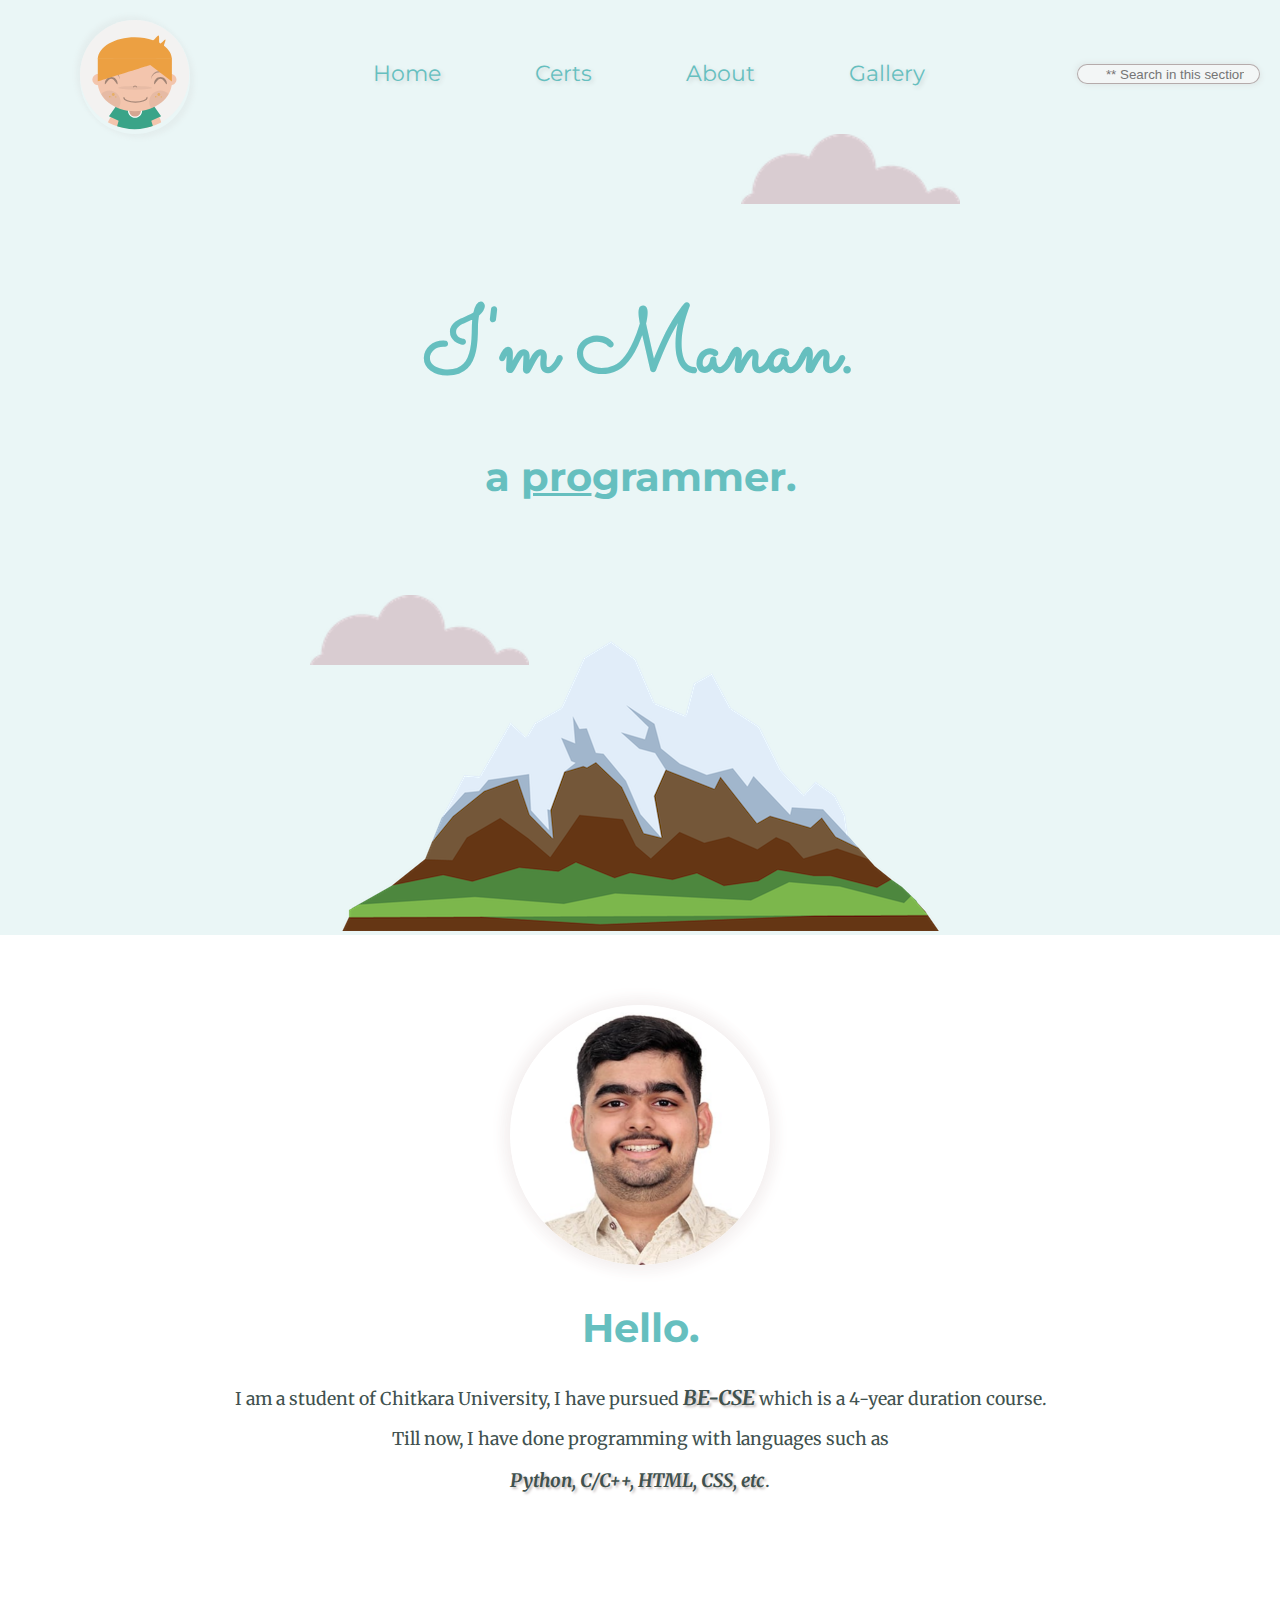
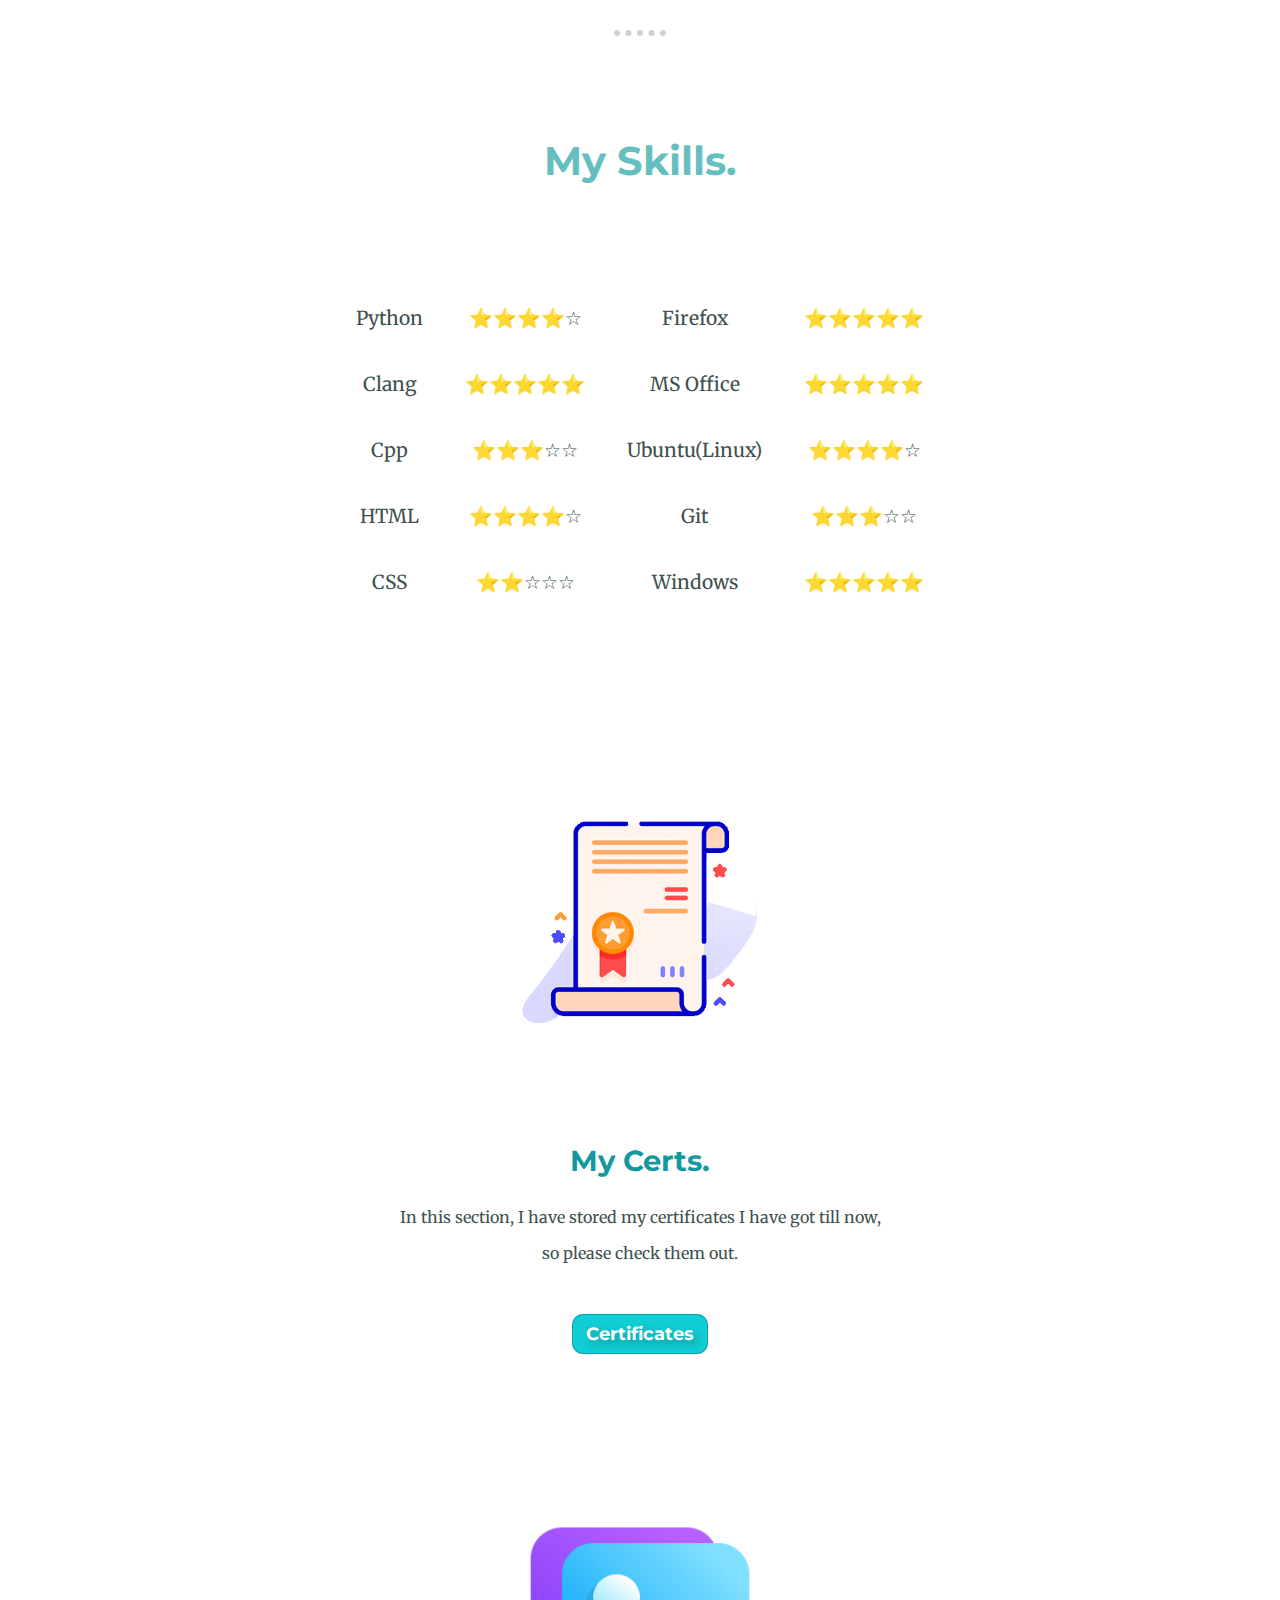
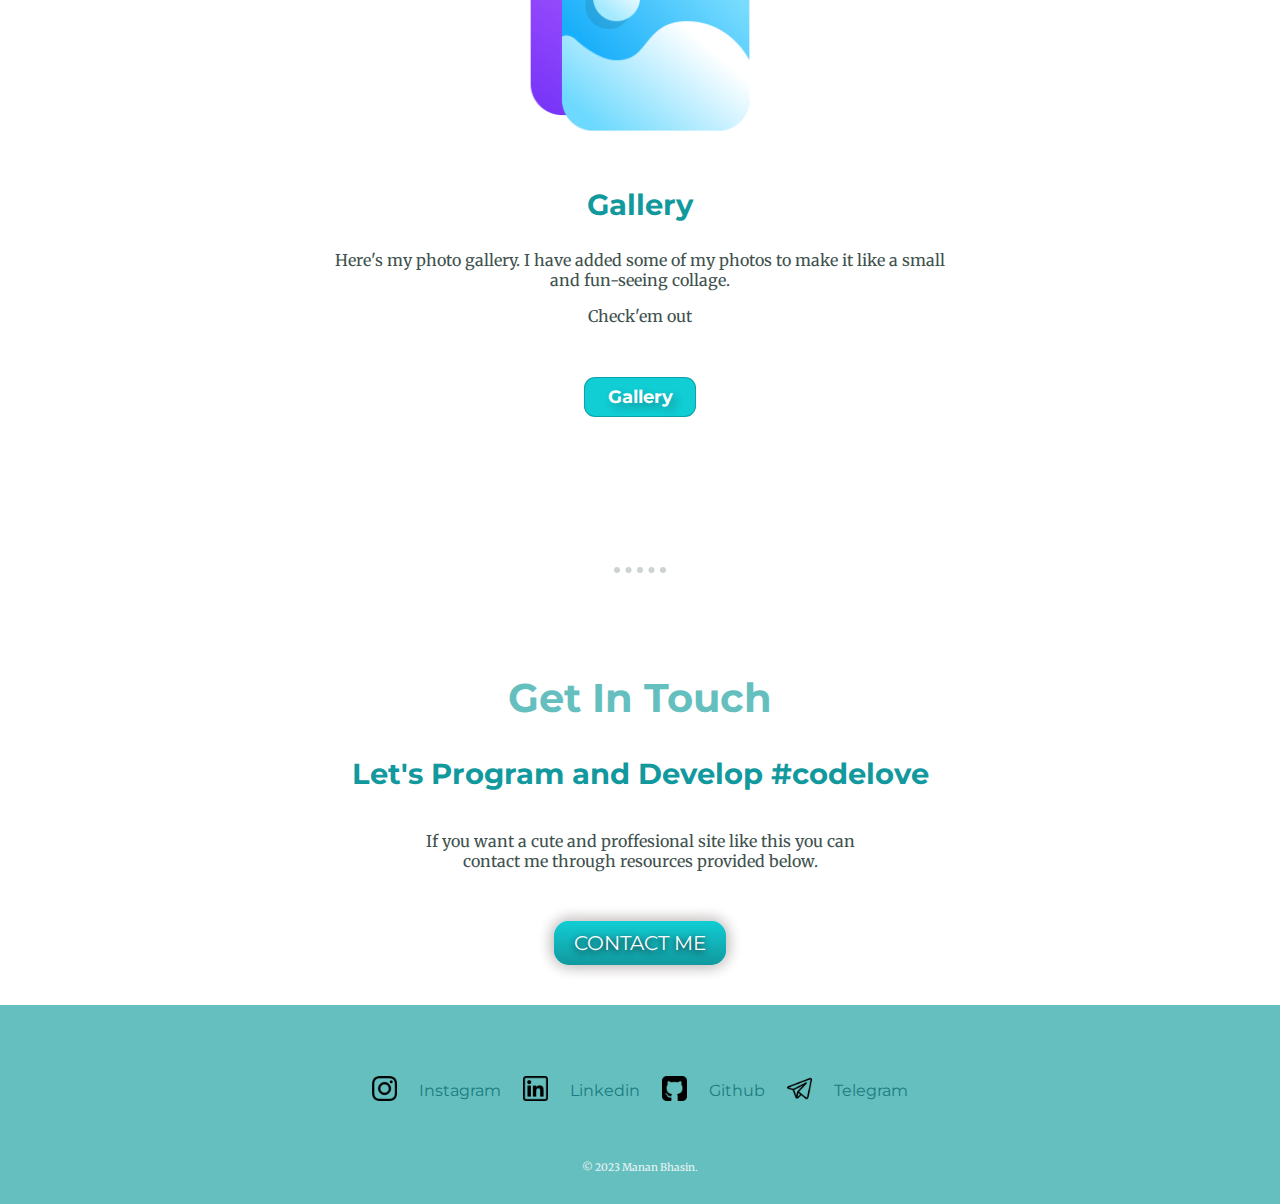
==== index.html @ f2db57a9 "Uploading files for my cv website." ====
<!DOCTYPE html>
<html lang="en">
<head>
    <meta charset="UTF-8">
    <title>Manan Bhasin</title>
    <link rel="stylesheet" href="css/styles.css">
    <link rel="icon" type="image/x-icon" href="image/favicon.ico">
    <link rel="preconnect" href="https://fonts.googleapis.com">
    <link rel="preconnect" href="https://fonts.gstatic.com" crossorigin>
    <link href="https://fonts.googleapis.com/css2?family=Merriweather&family=Montserrat&family=Sacramento&display=swap" rel="stylesheet">
</head>
<body>
    <div class="top-container">
        <ul>
            <li ><a href="index.html"class="nav">Home</a></li>
            <li ><a href="certficates.html"class="nav">Certs</a></li>
            <li ><a href="https://manan5657.github.io/cv/"class="nav">About</a></li>
            <li ><a href="gallery.html"class="nav">Gallery</a></li>
            <li class="leftpp"><a href="https://manan5657.github.io/cv/"><img src="image/me.svg" alt="profilepic1" height="110px" width="110px"></a></li>
            <li class="searchli"><input type="search" name="search" id="search" class="search" placeholder="       ** Search in this section **"></li>
        </ul>
        <img class = "top-cloud" src="image/cloud.png" alt="cloud">
        <br><br><br>
        <h1>I'm Manan.</h1>
        <h2>a <span class="subhead">pro</span>grammer.</h2>
        <br><br>
        <img class = "bottom-cloud" src="image/cloud.png" alt="cloud">
        <img class="mountain" src="image/mountain.png" alt="mountain">
    </div>
    <br>
    <div class="middle-container">
        <div class="profile">
          <img class = "profile-photo" src="image/manan1-modified.png" alt="profile-photo" width="260" height="260">
          <h2>Hello.</h2>
          <p style="font-size: 110%;">I am a student of Chitkara University, I have pursued <em style="font-size: 115%; text-shadow: 2px 2px 2.5px #c5bcbc;"><strong>BE-CSE </strong></em> which is a 4-year duration course. </p><p style="font-size: 110%;"> Till now, I have done programming with languages such as <em style="text-shadow: 2px 2px 2.5px #c5bcbc;"><strong></p><p style="font-size: 115%;"> Python, C/C++, HTML, CSS, etc</strong></em>.</p>
    </div>
    <br>
    <hr>
    <div class="skills">
        <h2>My Skills.</h2>
        <table cellspacing = "40" class="table">
            <tbody>
                 <tr>
                <td style="font-size: 120%;">
                    Python
                </td>
                <td style="font-size: 120%;">
                    ⭐⭐⭐⭐☆
                </td>
                <td style="font-size: 120%;">
                    Firefox
                </td>
                <td style="font-size: 120%;">
                    ⭐⭐⭐⭐⭐
                </td>
            </tr>
            <tr>
                <td style="font-size: 120%;">
                    Clang
                </td>
                <td style="font-size: 120%;">
                    ⭐⭐⭐⭐⭐
                </td>
                <td style="font-size: 120%;">
                    MS Office
                </td>
                <td style="font-size: 120%;">
                    ⭐⭐⭐⭐⭐
                </td>
            </tr>
            <tr>
                <td style="font-size: 120%;">
                    Cpp
                </td>
                <td style="font-size: 120%;">
                    ⭐⭐⭐☆☆
                </td>
                <td style="font-size: 120%;">
                    Ubuntu(Linux)
                </td>
                <td style="font-size: 120%;">
                    ⭐⭐⭐⭐☆
                </td>
            </tr>
            <tr>
                <td style="font-size: 120%;">
                    HTML
                </td>
                <td style="font-size: 120%;">
                    ⭐⭐⭐⭐☆
                </td>
                <td style="font-size: 120%;">
                    Git
                </td>
                <td style="font-size: 120%;">
                    ⭐⭐⭐☆☆
                </td>
            </tr>
            <tr>
                <td style="font-size: 120%;">
                    CSS
                </td>
                <td style="font-size: 120%;">
                    ⭐⭐☆☆☆
                </td>
                <td style="font-size: 120%;">
                    Windows
                </td>
                <td style="font-size: 120%;">
                    ⭐⭐⭐⭐⭐
                </td>
            </tr>
            </tbody>
           
        </table>
        <div class="skill-row">
            <img class="certificate" src="image/certificate.gif" alt="certificate">
            <h3>My Certs.</h3>
            <p>In this section, I have stored my certificates I have got till now, </p> <p>so please check them out.</p>
            <a href="certficates.html"><button class = "certbtn">Certificates</button></a>
        </div>
        <div class="skill-row">
            <img class="gallery" src="image/gallery.png" alt="gallery">
            <h3>Gallery</h3>
            <p>Here's my photo gallery. I have added some of my photos to make it like a small and fun-seeing collage. </p><p>Check'em out</p>
            <a href="gallery.html"><button class = "gallerybtn">Gallery</button></a>
        </div>
    </div>
    <hr>
    <div class="contact-me">
        <h2>Get In Touch</h2>
        <h3>Let's Program and Develop #codelove</h3>
        <p class="message">If you want a cute and proffesional site like this you can contact me through resources provided below.</p>
        <a class="btn" href="mailto:mananbhasin5657@email.com">CONTACT ME</a>
    </div>
    </div>
      
      
    <div class="bottom-container">
        <center>
        <table cellspacing = "20" class="links">
            <tr>
                <td>
                    <img class = "hover1" src="image/instagram.png" alt="icon" width="25" height=25">
                </td>
                <td>
                    <a href="https://instagram.com/techygeeeeks?igshid=NTA5ZTk1NTc=">Instagram</a>
                </td>
                <td>
                    <img src="image/linkedin.png" alt="icon" width="25" height=25">
                </td>
                <td>
                    <a href="https://www.linkedin.com/in/manan-bhasin-72520a1b4/">Linkedin</a>
                </td>
                <td>
                    <img src="image/github-sign.png" alt="icon" width="25" height=25">
                </td>
                <td>
                    <a href="https://github.com/manan5657">Github</a>
                </td>
                <td>
                    <img src="image/telegram.png" alt="icon" width="25" height=25">
                </td>
                <td>
                    <a href="https://t.me/sub4sub5657">Telegram</a>
                </td>
            </tr>
        </table>
    </center>
        <p class="footer">© 2023 Manan Bhasin.</p>
    </div>
</body>
</html>
---- css/styles.css ----
.top-container
{
   background-color: #EAF6F6;
   padding-top: 100px;
   position: relative;
}
body
{
    margin: 0px;
    text-align: center;
    font-family: 'Merriweather', serif;
    color: #40514E;
}
h1
{
    margin: 100px auto 0 auto;
    font-family: 'Sacramento', cursive;
    font-size: 5.65rem;
    color: #66bfbf;
}
h2
{   
    font-size: 2.5rem;
    font-family: 'Montserrat', sans-serif;
    color: #66bfbf;
}
h3
{
    font-size: 1.8rem;
    font-family: 'Montserrat', sans-serif;
    color: #11999E;
}
a
{
    color: #1a7c80;
    font-family: 'Montserrat', sans-serif;
    text-decoration: none;
}
a:hover
{
    color: #EAF6F6;
}
.middle-container
{
    margin: 50px 0;
}
.bottom-container
{
    background-color: #66BFBF;
    padding: 50px 0 20px;
}

.subhead
{
    
    text-decoration: underline;
    text-decoration-thickness: 0.16rem;
}
.top-cloud
{
    display: inline-block;
    position: absolute;
    right: 320px;
    height: 70px;
    top: 134px;
}
.bottom-cloud
{
    display: inline-block;
    position: absolute;
    left: 310px;
    height: 70px;
    bottom: 270px;
}
.skill-row
{
    width: 50%;
    margin: 100px auto 100px auto;
    padding-bottom: 50px;
}
.table
{
    width: 40%;
    margin: 80px auto 100px auto;
}
.certificate
{
    margin-top: 25px;
    display: inline-block;
    height: 350px;
    width: 350px ;

}
.gallery
{
    display: inline-block;
    height: 250px;
    width: 250px ;
}
hr 
{
    border-style: dotted none none;
    border-width: 6px;
    width: 4%;
    border-color: #cdd3d3;
    margin: 100px auto;
}
.message
{
    width: 35%;
    margin: 40px auto 60px;
}
.btn {
    background: #11cdd4;
    background-image: -webkit-linear-gradient(top, #11cdd4, #11999e);
    background-image: -moz-linear-gradient(top, #11cdd4, #11999e);
    background-image: -ms-linear-gradient(top, #11cdd4, #11999e);
    background-image: -o-linear-gradient(top, #11cdd4, #11999e);
    background-image: linear-gradient(to bottom, #11cdd4, #11999e);
    -webkit-border-radius: 10;
    -moz-border-radius: 10;
    border-radius: 15px;
    text-shadow: 0px 2px 6px #1a181a;
    font-family: 'Montserrat', sans-serif;
    color: #ffffff;
    font-size: 20px;
    padding: 10px 20px 10px 20px;
    text-decoration: none;
    box-shadow: 1px 1px 15px #c6c1c1,-1px -1px 15px #c6c1c1;
}
  
.btn:hover {
    background: #30e3cb;
    background-image: -webkit-linear-gradient(top, #30e3cb, #2bc4ad);
    background-image: -moz-linear-gradient(top, #30e3cb, #2bc4ad);
    background-image: -ms-linear-gradient(top, #30e3cb, #2bc4ad);
    background-image: -o-linear-gradient(top, #30e3cb, #2bc4ad);
    background-image: linear-gradient(to bottom, #30e3cb, #2bc4ad);
    text-decoration: none;
}
.footer
{
    font-size: 0.65rem;
    color: #EAF6F6;
}
.links
{
    margin: 0 auto 35px auto;
}
.profile-photo
{
    box-shadow: 2px 2px 20px #f2eded,-2px -2px 20px #f2eded;
    box-sizing: border-box;
    border-radius: 150px;
}
ul
{
    list-style-type: none;
    position: relative;
    margin: 0;
    padding: 0;
    bottom: 40px;
    width: 100%;    
}
li
{
    display: inline-block;

}
.nav
{
    padding: 0 0px 10px 90px;
    font-size: 22px;
    text-align: center;
    color: #66bfbf;
    text-shadow: 2px 2px 4px #cbd6d6;
}
.nav:hover
{
    color: #1a181a;
}
.leftpp
{
    float: left;
    position: relative;
    left: 80px;
    bottom: 40px;
    box-shadow: 4px 4px 5px #e4eeee,-4px -4px 5px #e4eeee;
    border-radius: 60px;
}
.searchli
{
    float:right;
    position: relative;
    right: 20px;
    top: 2.5px;
}
.search
{
    border: 1px solid rgba(173, 162, 162, 0.89);
    border-radius: 10px;
    background-color: rgba(245, 245, 245, 0.74);
    width: 100%;
    height: 20px;
    box-shadow: 2px 2px 5px #e2ebeb,-2px -2px 5px #e2ebeb;

}
.certbtn
{
    margin-top: 35px;
    padding: 6px;
    width: 8.5rem;
    height: 40px;
    border: 1px solid #03282942;
    border-radius: 11px;
    cursor: pointer;
    text-align: center;
    font-size: 18px;
    font-family: 'Montserrat', sans-serif;
    transition-duration: 0.4s;
    background-color: #11cdd4;
    font-weight:bold;
    color: #ffffff;
    text-shadow: 4px 4px 8px #1312124d ;
}
.gallerybtn
{
    margin-top: 35px;
    padding: 6px;
    width: 7rem;
    height: 40px;
    border: 1px solid #03282942;
    border-radius: 11px;
    cursor: pointer;
    text-align: center;
    font-size: 18px;
    font-family: 'Montserrat', sans-serif;
    transition-duration: 0.4s;
    background-color: #11cdd4;
    font-weight:bold;
    color: #ffffff;
    text-shadow: 4px 4px 8px #1312124d ;
}
.certbtn:hover
{
    box-shadow: 0 6.5px 14px 1px #13121235,0 -6px 14px 1px #2422222e;
}
.gallerybtn:hover
{
    box-shadow: 0 6.5px 14px 1px #13121235,0 -6px 14px 1px #2422222e;    
}
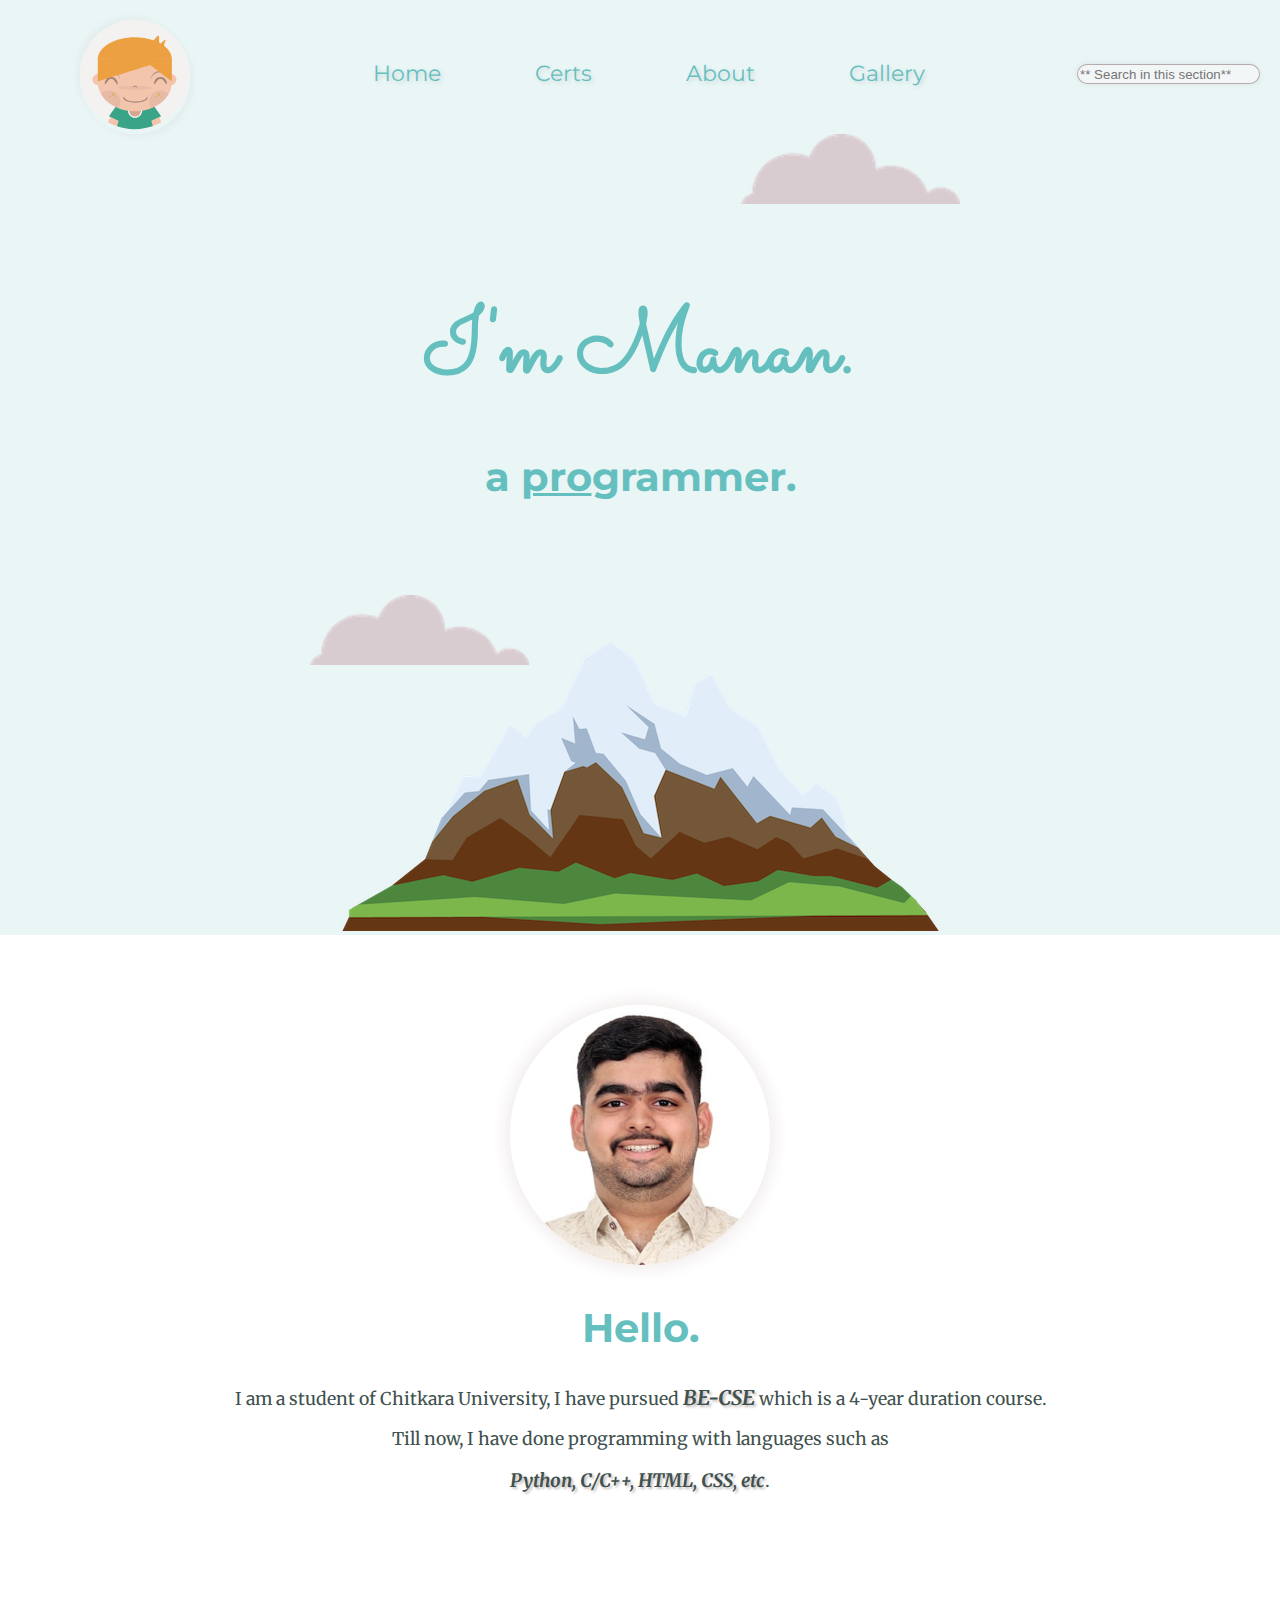
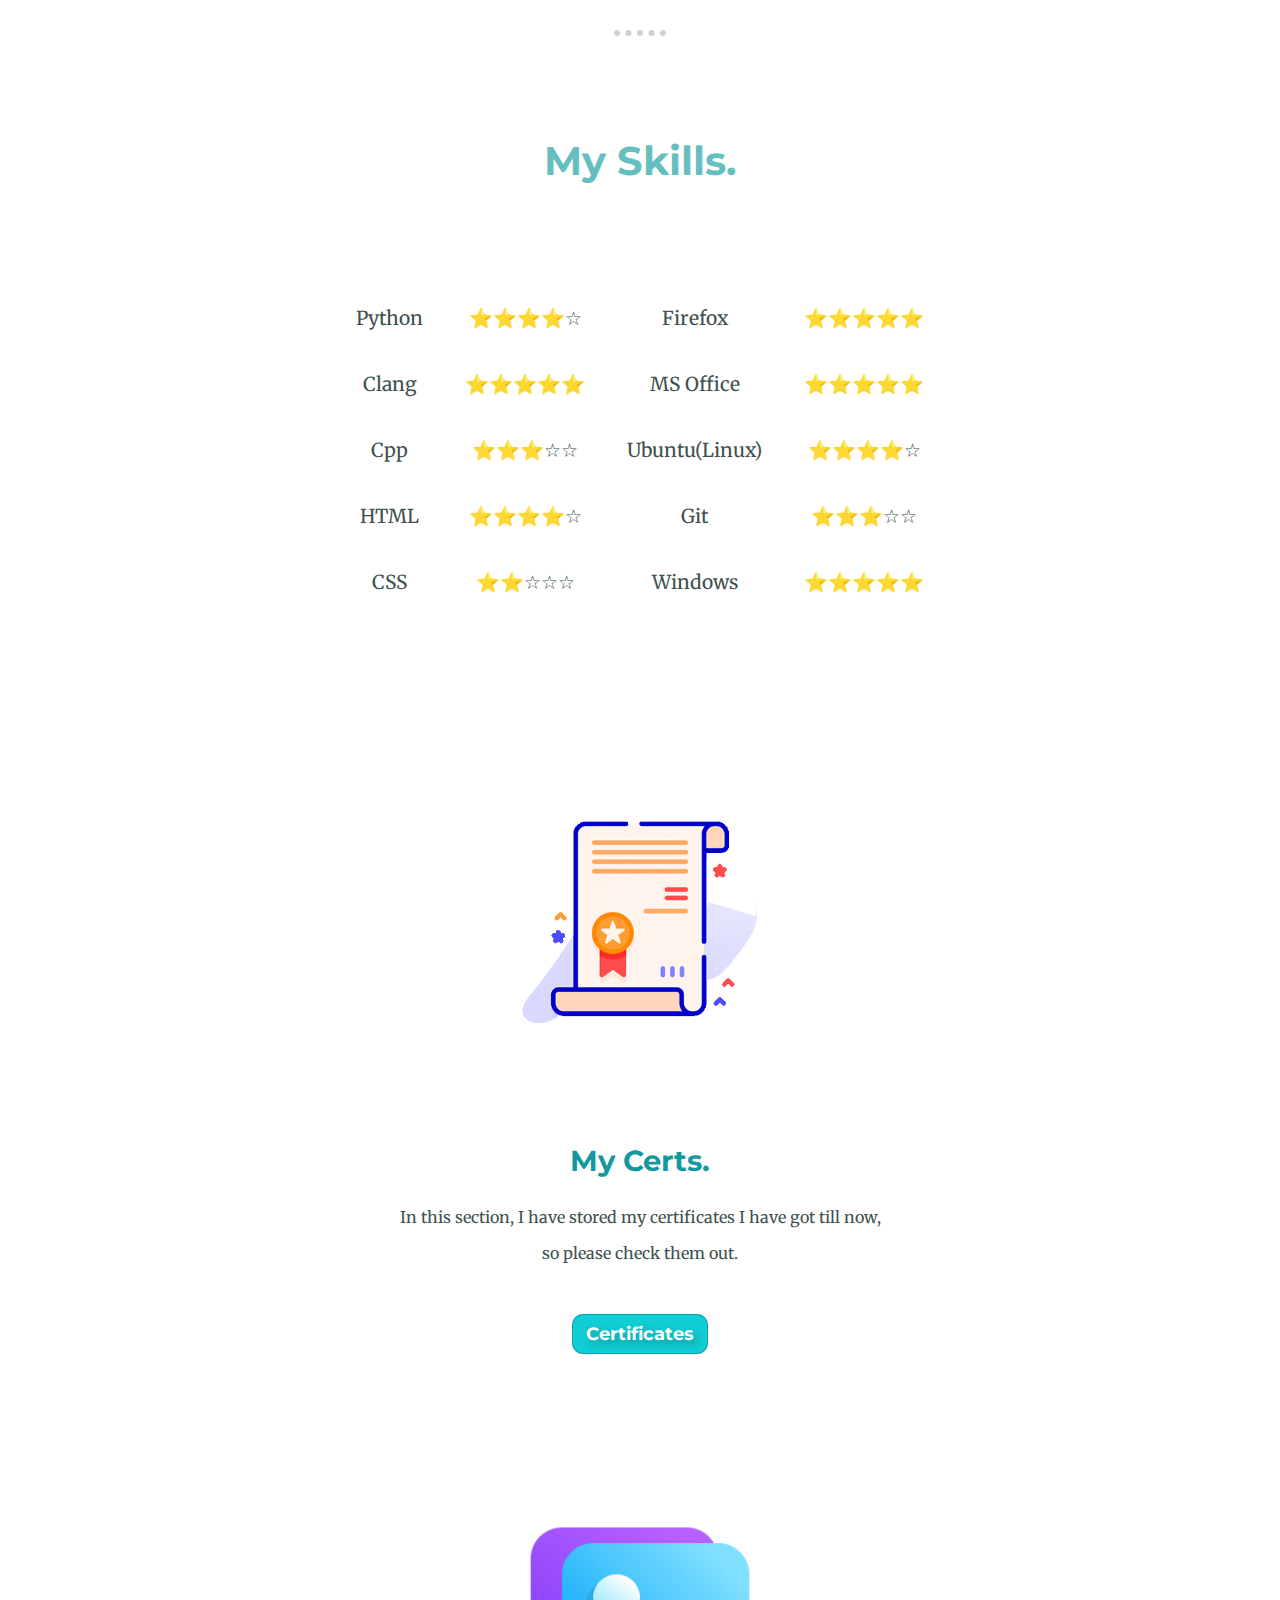
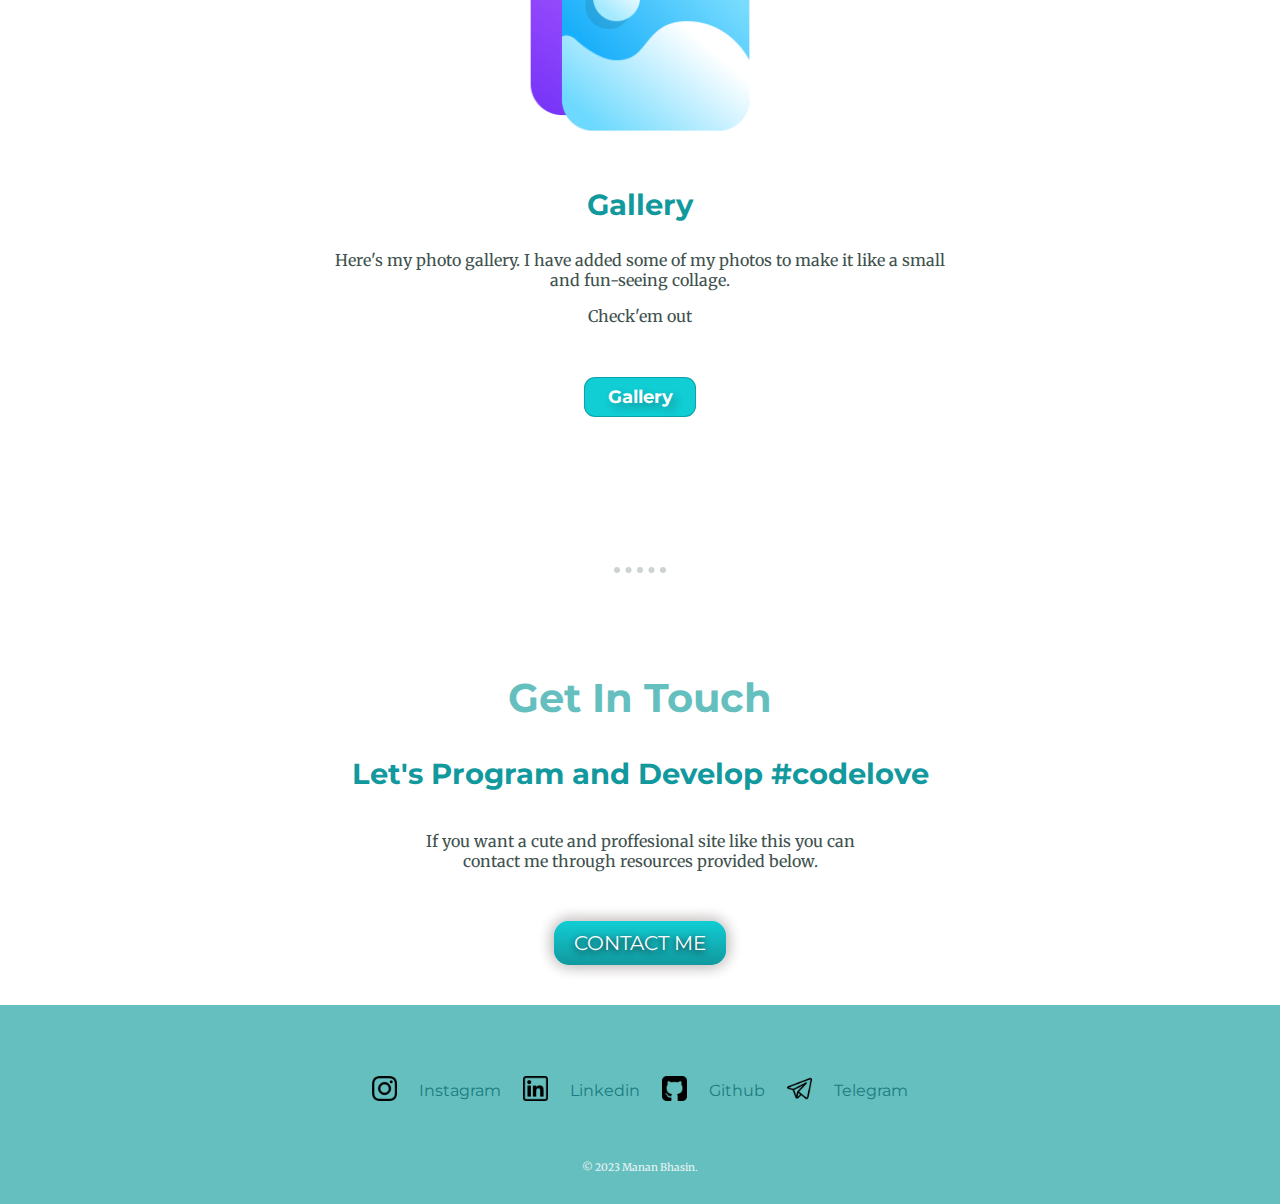
==== commit 89c16ab0: "Update index.html" ====
--- a/index.html
+++ b/index.html
@@ -17,7 +17,7 @@
             <li ><a href="https://manan5657.github.io/cv/"class="nav">About</a></li>
             <li ><a href="gallery.html"class="nav">Gallery</a></li>
             <li class="leftpp"><a href="https://manan5657.github.io/cv/"><img src="image/me.svg" alt="profilepic1" height="110px" width="110px"></a></li>
-            <li class="searchli"><input type="search" name="search" id="search" class="search" placeholder="       ** Search in this section **"></li>
+            <li class="searchli"><input type="search" class="search" placeholder="** Search in this section**"></li>
         </ul>
         <img class = "top-cloud" src="image/cloud.png" alt="cloud">
         <br><br><br>
@@ -170,4 +170,4 @@
         <p class="footer">© 2023 Manan Bhasin.</p>
     </div>
 </body>
-</html>+</html>
